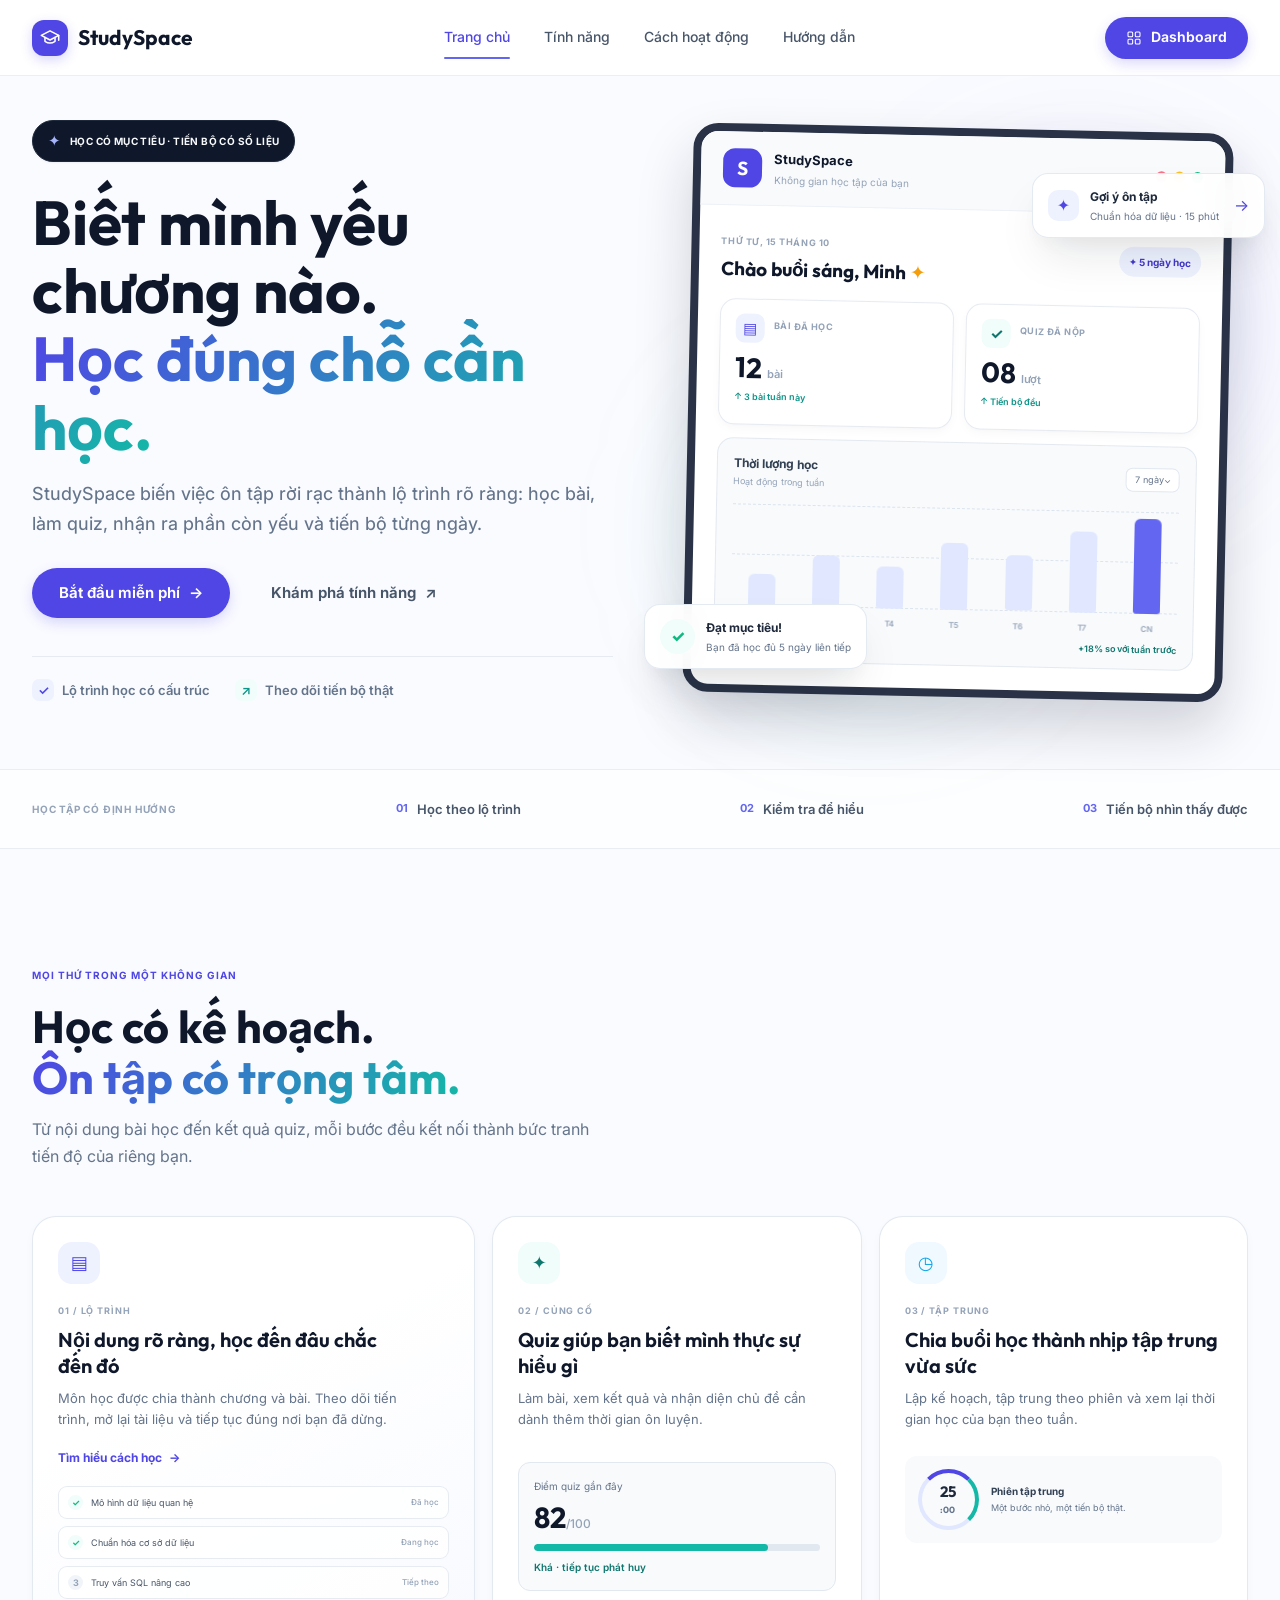
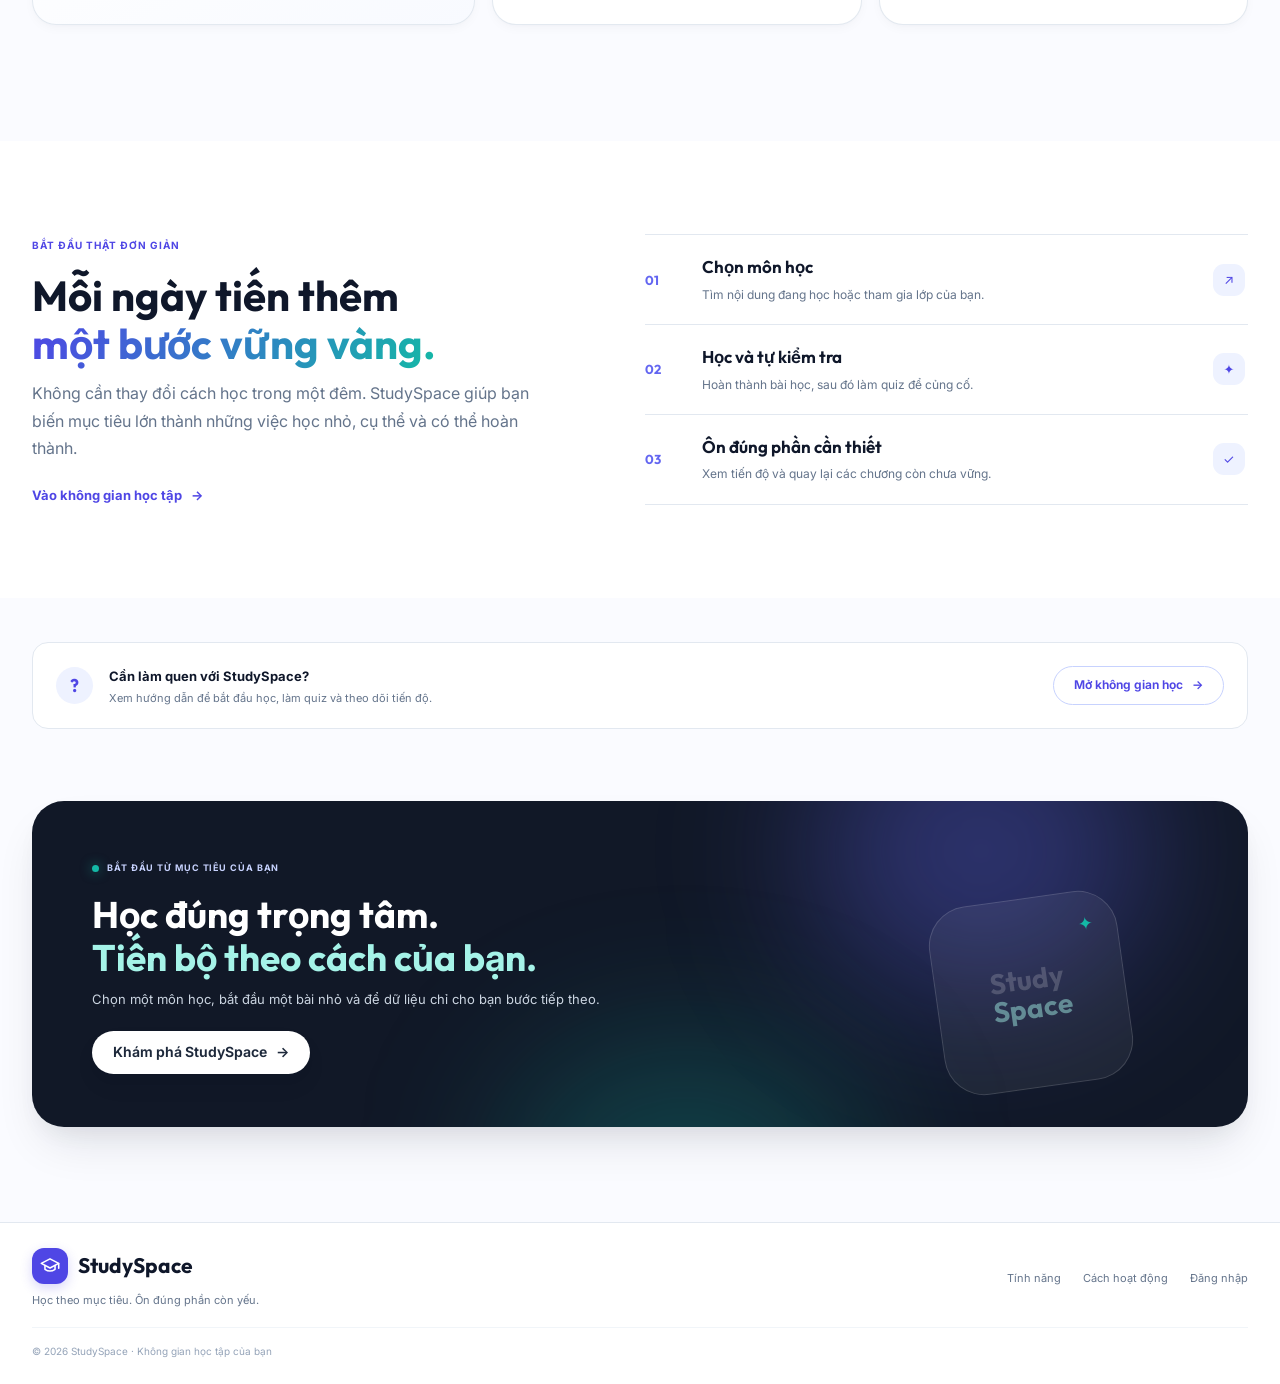
==== backend/src/main/resources/static/index.html @ f553c2da "chore: initialize StudySpace project repository" ====
<!doctype html>
<html lang="vi">
<head>
  <meta charset="utf-8">
  <meta name="viewport" content="width=device-width, initial-scale=1">
  <meta name="theme-color" content="#ffffff">
  <meta name="description" content="StudySpace giúp sinh viên học có mục tiêu, biết chương nào cần ôn và theo dõi tiến độ rõ ràng.">
  <title>StudySpace · Học đúng chỗ cần học</title>
  <link rel="preconnect" href="https://fonts.googleapis.com">
  <link rel="preconnect" href="https://fonts.gstatic.com" crossorigin>
  <link href="https://fonts.googleapis.com/css2?family=Inter:wght@300;400;500;600;700&family=Outfit:wght@300;400;500;600;700;800&display=swap" rel="stylesheet">
  <link rel="stylesheet" href="landing.css">
  <script defer src="landing.js?v=home-routing-2"></script>
</head>
<body>
  <header class="topbar">
    <a class="brand" href="#home" aria-label="StudySpace - Trang chủ">
      <span class="brand-mark" aria-hidden="true">
        <svg viewBox="0 0 24 24" fill="none"><path d="m2.5 9.2 9.5-5 9.5 5-9.5 5-9.5-5Z"/><path d="M6.5 11.4v4.2c3.4 2.4 7.6 2.4 11 0v-4.2M21.5 9.3v5.1"/></svg>
      </span>
      <span>StudySpace</span>
    </a>
    <nav class="main-nav" aria-label="Điều hướng chính">
      <a class="active" href="#home">Trang chủ</a>
      <a href="#features">Tính năng</a>
      <a href="#how-it-works">Cách hoạt động</a>
      <a href="#guide">Hướng dẫn</a>
    </nav>
    <details class="mobile-menu">
      <summary aria-label="Mở điều hướng"><svg viewBox="0 0 24 24" aria-hidden="true"><path d="M4 7h16M4 12h16M4 17h16"/></svg></summary>
      <nav class="mobile-menu-panel" aria-label="Điều hướng di động">
        <a href="#home">Trang chủ</a><a href="#features">Tính năng</a><a href="#how-it-works">Cách hoạt động</a><a href="#guide">Hướng dẫn</a><a href="/login.html">Đăng nhập</a>
      </nav>
    </details>
    <a class="button button-primary nav-cta" href="/login.html">
      <svg viewBox="0 0 24 24" aria-hidden="true"><rect x="3" y="3" width="7" height="7" rx="1.5"/><rect x="14" y="3" width="7" height="7" rx="1.5"/><rect x="3" y="14" width="7" height="7" rx="1.5"/><rect x="14" y="14" width="7" height="7" rx="1.5"/></svg>
      Dashboard
    </a>
  </header>

  <main>
    <section class="hero section-wrap" id="home">
      <div class="hero-copy">
        <div class="eyebrow"><span class="sparkle" aria-hidden="true">✦</span> HỌC CÓ MỤC TIÊU · TIẾN BỘ CÓ SỐ LIỆU</div>
        <h1>Biết mình yếu chương nào.<br><span class="text-gradient">Học đúng chỗ cần học.</span></h1>
        <p class="hero-description">StudySpace biến việc ôn tập rời rạc thành lộ trình rõ ràng: học bài, làm quiz, nhận ra phần còn yếu và tiến bộ từng ngày.</p>
        <div class="hero-actions">
          <a class="button button-primary button-large" href="/login.html">Bắt đầu miễn phí <span aria-hidden="true">→</span></a>
          <a class="button button-quiet button-large" href="#features">Khám phá tính năng <span aria-hidden="true">↗</span></a>
        </div>
        <div class="trust-row" aria-label="Điểm nổi bật">
          <span><i class="trust-icon trust-purple" aria-hidden="true">✓</i> Lộ trình học có cấu trúc</span>
          <span><i class="trust-icon trust-teal" aria-hidden="true">↗</i> Theo dõi tiến bộ thật</span>
        </div>
      </div>

      <div class="hero-visual" aria-label="Bản xem trước bảng tiến độ học tập">
        <div class="visual-glow visual-glow-a"></div>
        <div class="visual-glow visual-glow-b"></div>
        <div class="dashboard-preview">
          <div class="preview-topbar">
            <div class="preview-brand"><span class="preview-logo">S</span><span><b>StudySpace</b><small>Không gian học tập của bạn</small></span></div>
            <div class="window-dots" aria-hidden="true"><i></i><i></i><i></i></div>
          </div>
          <div class="preview-content">
            <div class="preview-heading"><div><small>THỨ TƯ, 15 THÁNG 10</small><h2>Chào buổi sáng, Minh <span>✦</span></h2></div><span class="streak-chip">✦ 5 ngày học</span></div>
            <div class="metric-grid">
              <article class="metric-card"><span class="metric-icon icon-indigo">▤</span><small>BÀI ĐÃ HỌC</small><strong>12 <em>bài</em></strong><span class="metric-note">↑ 3 bài tuần này</span></article>
              <article class="metric-card"><span class="metric-icon icon-teal">✓</span><small>QUIZ ĐÃ NỘP</small><strong>08 <em>lượt</em></strong><span class="metric-note">↑ Tiến bộ đều</span></article>
            </div>
            <div class="chart-card">
              <div class="chart-title"><span><b>Thời lượng học</b><small>Hoạt động trong tuần</small></span><span class="chart-range">7 ngày⌄</span></div>
              <div class="chart-area" role="img" aria-label="Biểu đồ cột thời lượng học trong tuần">
                <div class="chart-grid"><i></i><i></i><i></i></div>
                <div class="bar-set"><span style="--bar:32%"><i></i><small>T2</small></span><span style="--bar:52%"><i></i><small>T3</small></span><span style="--bar:42%"><i></i><small>T4</small></span><span style="--bar:68%"><i></i><small>T5</small></span><span style="--bar:56%"><i></i><small>T6</small></span><span style="--bar:82%"><i></i><small>T7</small></span><span class="bar-current" style="--bar:96%"><i></i><small>CN</small></span></div>
              </div>
              <div class="chart-legend"><span><i></i> Thời gian học</span><b>+18% so với tuần trước</b></div>
            </div>
          </div>
        </div>
        <div class="goal-float"><span class="goal-check" aria-hidden="true">✓</span><span><b>Đạt mục tiêu!</b><small>Bạn đã học đủ 5 ngày liên tiếp</small></span></div>
        <div class="ai-float"><span class="ai-spark" aria-hidden="true">✦</span><span><b>Gợi ý ôn tập</b><small>Chuẩn hóa dữ liệu · 15 phút</small></span><span class="ai-arrow" aria-hidden="true">→</span></div>
      </div>
    </section>

    <section class="proof-band" aria-label="Các nguyên tắc của StudySpace">
      <div class="section-wrap proof-inner"><span class="proof-label">HỌC TẬP CÓ ĐỊNH HƯỚNG</span><span><i>01</i> Học theo lộ trình</span><span><i>02</i> Kiểm tra để hiểu</span><span><i>03</i> Tiến bộ nhìn thấy được</span></div>
    </section>

    <section class="features section-wrap" id="features">
      <div class="section-heading"><span class="section-kicker">MỌI THỨ TRONG MỘT KHÔNG GIAN</span><h2>Học có kế hoạch.<br><span class="text-gradient">Ôn tập có trọng tâm.</span></h2><p>Từ nội dung bài học đến kết quả quiz, mỗi bước đều kết nối thành bức tranh tiến độ của riêng bạn.</p></div>
      <div class="feature-grid">
        <article class="feature-card feature-main"><span class="feature-icon feature-icon-indigo" aria-hidden="true">▤</span><span class="feature-index">01 / LỘ TRÌNH</span><h3>Nội dung rõ ràng, học đến đâu chắc đến đó</h3><p>Môn học được chia thành chương và bài. Theo dõi tiến trình, mở lại tài liệu và tiếp tục đúng nơi bạn đã dừng.</p><a href="#how-it-works">Tìm hiểu cách học <span aria-hidden="true">→</span></a><div class="mini-lessons" aria-hidden="true"><span><i>✓</i> Mô hình dữ liệu quan hệ <b>Đã học</b></span><span><i>✓</i> Chuẩn hóa cơ sở dữ liệu <b>Đang học</b></span><span><i>3</i> Truy vấn SQL nâng cao <b>Tiếp theo</b></span></div></article>
        <article class="feature-card"><span class="feature-icon feature-icon-teal" aria-hidden="true">✦</span><span class="feature-index">02 / CỦNG CỐ</span><h3>Quiz giúp bạn biết mình thực sự hiểu gì</h3><p>Làm bài, xem kết quả và nhận diện chủ đề cần dành thêm thời gian ôn luyện.</p><div class="score-preview"><span>Điểm quiz gần đây</span><strong>82<small>/100</small></strong><div><i style="width:82%"></i></div><b>Khá · tiếp tục phát huy</b></div></article>
        <article class="feature-card"><span class="feature-icon feature-icon-blue" aria-hidden="true">◷</span><span class="feature-index">03 / TẬP TRUNG</span><h3>Chia buổi học thành nhịp tập trung vừa sức</h3><p>Lập kế hoạch, tập trung theo phiên và xem lại thời gian học của bạn theo tuần.</p><div class="focus-preview"><div class="focus-ring"><span>25<small>:00</small></span></div><span><b>Phiên tập trung</b><small>Một bước nhỏ, một tiến bộ thật.</small></span></div></article>
      </div>
    </section>

    <section class="how-section" id="how-it-works">
      <div class="section-wrap how-inner">
        <div class="how-copy"><span class="section-kicker">BẮT ĐẦU THẬT ĐƠN GIẢN</span><h2>Mỗi ngày tiến thêm<br><span class="text-gradient">một bước vững vàng.</span></h2><p>Không cần thay đổi cách học trong một đêm. StudySpace giúp bạn biến mục tiêu lớn thành những việc học nhỏ, cụ thể và có thể hoàn thành.</p><a class="text-link" href="/login.html">Vào không gian học tập <span aria-hidden="true">→</span></a></div>
        <ol class="steps-list"><li><span>01</span><div><b>Chọn môn học</b><p>Tìm nội dung đang học hoặc tham gia lớp của bạn.</p></div><i aria-hidden="true">↗</i></li><li><span>02</span><div><b>Học và tự kiểm tra</b><p>Hoàn thành bài học, sau đó làm quiz để củng cố.</p></div><i aria-hidden="true">✦</i></li><li><span>03</span><div><b>Ôn đúng phần cần thiết</b><p>Xem tiến độ và quay lại các chương còn chưa vững.</p></div><i aria-hidden="true">✓</i></li></ol>
      </div>
    </section>

    <section class="guide-strip section-wrap" id="guide"><span class="guide-symbol" aria-hidden="true">?</span><div><b>Cần làm quen với StudySpace?</b><p>Xem hướng dẫn để bắt đầu học, làm quiz và theo dõi tiến độ.</p></div><a class="button button-outline" href="/login.html">Mở không gian học <span aria-hidden="true">→</span></a></section>

    <section class="closing-wrap section-wrap"><div class="closing-cta"><div class="closing-glow closing-glow-one"></div><div class="closing-glow closing-glow-two"></div><div class="closing-content"><span class="closing-badge"><i></i> BẮT ĐẦU TỪ MỤC TIÊU CỦA BẠN</span><h2>Học đúng trọng tâm.<br><span>Tiến bộ theo cách của bạn.</span></h2><p>Chọn một môn học, bắt đầu một bài nhỏ và để dữ liệu chỉ cho bạn bước tiếp theo.</p><a class="button button-light" href="/login.html">Khám phá StudySpace <span aria-hidden="true">→</span></a></div><div class="closing-mark" aria-hidden="true"><span>Study</span><b>Space</b><i>✦</i></div></div></section>
  </main>

  <footer class="site-footer"><div class="section-wrap footer-inner"><a class="brand" href="#home"><span class="brand-mark" aria-hidden="true"><svg viewBox="0 0 24 24" fill="none"><path d="m2.5 9.2 9.5-5 9.5 5-9.5 5-9.5-5Z"/><path d="M6.5 11.4v4.2c3.4 2.4 7.6 2.4 11 0v-4.2M21.5 9.3v5.1"/></svg></span><span>StudySpace</span></a><p>Học theo mục tiêu. Ôn đúng phần còn yếu.</p><div class="footer-links"><a href="#features">Tính năng</a><a href="#how-it-works">Cách hoạt động</a><a href="/login.html">Đăng nhập</a></div><small>© 2026 StudySpace · Không gian học tập của bạn</small></div></footer>
</body>
</html>
---- backend/src/main/resources/static/landing.css ----
:root {
  --ss-primary-50: #eef2ff;
  --ss-primary-100: #e0e7ff;
  --ss-primary-200: #c7d2fe;
  --ss-primary-300: #a5b4fc;
  --ss-primary-400: #818cf8;
  --ss-primary-500: #6366f1;
  --ss-primary: #4f46e5;
  --ss-primary-600: #4f46e5;
  --ss-primary-700: #4338ca;
  --ss-primary-800: #3730a3;
  --ss-primary-900: #312e81;
  --ss-accent-50: #f0fdfa;
  --ss-accent-100: #ccfbf1;
  --ss-accent-200: #99f6e4;
  --ss-accent: #14b8a6;
  --ss-accent-600: #0d9488;
  --ss-accent-700: #0f766e;
  --ss-success: #10b981;
  --ss-warning: #f59e0b;
  --ss-error: #ef4444;
  --ss-info: #0ea5e9;
  --ss-background: #f8fafc;
  --ss-background-root: #fafbff;
  --ss-foreground: #0f172a;
  --ss-muted: #f1f5f9;
  --ss-muted-foreground: #64748b;
  --ss-border: #e2e8f0;
  --ss-border-hover: #cbd5e1;
  --ss-font-sans: 'Inter', system-ui, -apple-system, BlinkMacSystemFont, 'Segoe UI', Roboto, 'Helvetica Neue', Arial, sans-serif;
  --ss-font-display: 'Outfit', 'Inter', system-ui, -apple-system, sans-serif;
  --ss-radius-sm: 8px;
  --ss-radius-md: 12px;
  --ss-radius-lg: 16px;
  --ss-radius-xl: 24px;
  --ss-radius-2xl: 32px;
  --ss-radius-full: 999px;
  --ss-shadow-xs: 0 1px 2px rgba(15, 23, 42, 0.05);
  --ss-shadow-sm: 0 4px 12px -2px rgba(15, 23, 42, 0.04), 0 2px 4px -2px rgba(15, 23, 42, 0.02);
  --ss-shadow-md: 0 12px 28px -6px rgba(15, 23, 42, 0.08), 0 8px 12px -4px rgba(15, 23, 42, 0.04);
  --ss-shadow-lg: 0 24px 48px -12px rgba(15, 23, 42, 0.12), 0 12px 24px -8px rgba(15, 23, 42, 0.06);
  --ss-shadow-float: 0 20px 40px -8px rgba(99, 102, 241, 0.15), 0 10px 20px -4px rgba(99, 102, 241, 0.1);
  --ss-shadow-glow: 0 0 20px 0 rgba(99, 102, 241, 0.3);
  --ss-space-unit: 4px;
}

* { box-sizing: border-box; }
html { scroll-behavior: smooth; scroll-padding-top: 94px; }
body { margin: 0; min-width: 320px; overflow-x: hidden; color: #1e293b; background: var(--ss-background-root); font: 400 16px/1.6 var(--ss-font-sans); -webkit-font-smoothing: antialiased; }
a { color: inherit; text-decoration: none; }
button, a { -webkit-tap-highlight-color: transparent; }
button:focus-visible, a:focus-visible { outline: 3px solid rgba(99, 102, 241, .4); outline-offset: 3px; }
.section-wrap { width: min(1216px, calc(100% - 64px)); margin-inline: auto; }

.topbar { position: sticky; z-index: 10; top: 0; display: flex; align-items: center; justify-content: space-between; height: 76px; padding: 0 max(32px, calc((100vw - 1216px) / 2)); border-bottom: 1px solid rgba(226, 232, 240, .7); background: rgba(255, 255, 255, .9); backdrop-filter: blur(18px); }
.brand { display: inline-flex; align-items: center; gap: 10px; color: var(--ss-foreground); font: 700 21px/1 var(--ss-font-display); white-space: nowrap; }
.brand-mark { display: grid; width: 36px; height: 36px; place-items: center; border-radius: 12px; color: #fff; background: var(--ss-primary); box-shadow: 0 4px 12px rgba(79, 70, 229, .22); }
.brand-mark svg { width: 22px; stroke: currentColor; stroke-linecap: round; stroke-linejoin: round; stroke-width: 1.7; }
.main-nav { display: flex; align-items: center; gap: 34px; height: 100%; }
.main-nav a { position: relative; display: inline-flex; height: 100%; align-items: center; color: #475569; font-size: 14px; font-weight: 500; transition: color .2s ease; }
.main-nav a:hover, .main-nav a.active { color: var(--ss-primary); }
.main-nav a.active::after { position: absolute; right: 0; bottom: 16px; left: 0; height: 2px; border-radius: 2px; background: var(--ss-primary-500); content: ''; }
.mobile-menu { display: none; }
.button { display: inline-flex; min-height: 42px; align-items: center; justify-content: center; gap: 9px; padding: 0 20px; border: 1px solid transparent; border-radius: var(--ss-radius-full); font-size: 14px; font-weight: 650; line-height: 1.2; transition: transform .22s ease, box-shadow .22s ease, background-color .22s ease, border-color .22s ease; }
.button:hover { transform: translateY(-2px); }
.button-primary { color: #fff; background: var(--ss-primary); box-shadow: 0 5px 13px rgba(79, 70, 229, .2); }
.button-primary:hover { background: var(--ss-primary-700); box-shadow: var(--ss-shadow-float); }
.button-primary svg { width: 16px; height: 16px; fill: none; stroke: currentColor; stroke-width: 1.6; }
.button-large { min-height: 50px; padding-inline: 26px; font-size: 15px; }
.button-quiet { color: #475569; }
.button-quiet:hover { color: var(--ss-primary); background: var(--ss-primary-50); }
.button-outline { color: var(--ss-primary); border-color: var(--ss-primary-200); background: #fff; }
.button-outline:hover { border-color: var(--ss-primary-400); background: var(--ss-primary-50); }

.hero { position: relative; display: grid; min-height: 674px; grid-template-columns: 1fr 1fr; align-items: center; gap: 54px; padding-top: 44px; padding-bottom: 64px; }
.hero-copy { position: relative; z-index: 1; padding-bottom: 4px; }
.eyebrow { display: inline-flex; align-items: center; gap: 9px; padding: 8px 15px; border: 1px solid #1e293b; border-radius: var(--ss-radius-full); color: #f8fafc; background: #0f172a; box-shadow: var(--ss-shadow-xs); font-size: 10px; font-weight: 700; letter-spacing: .04em; }
.sparkle { color: var(--ss-primary-300); font-size: 15px; }
.hero h1 { margin: 26px 0 18px; color: var(--ss-foreground); font: 700 62px/1.1 var(--ss-font-display); letter-spacing: 0; }
.text-gradient { color: var(--ss-primary); background: linear-gradient(120deg, var(--ss-primary-600, #4f46e5) 0%, var(--ss-accent) 100%); background-clip: text; -webkit-text-fill-color: transparent; }
.hero-description { max-width: 570px; margin: 0; color: var(--ss-muted-foreground); font-size: 18px; font-weight: 450; line-height: 1.7; }
.hero-actions { display: flex; align-items: center; gap: 14px; margin-top: 28px; }
.trust-row { display: flex; flex-wrap: wrap; gap: 25px; margin-top: 38px; padding-top: 22px; border-top: 1px solid rgba(226, 232, 240, .85); color: #64748b; font-size: 13px; font-weight: 600; }
.trust-row span { display: inline-flex; align-items: center; gap: 8px; }
.trust-icon { display: grid; width: 22px; height: 22px; place-items: center; border-radius: 7px; font-size: 13px; font-style: normal; }
.trust-purple { color: var(--ss-primary); background: var(--ss-primary-50); }
.trust-teal { color: var(--ss-accent-600); background: var(--ss-accent-50); }

.hero-visual { position: relative; display: flex; min-height: 512px; align-items: center; justify-content: center; isolation: isolate; }
.visual-glow { position: absolute; z-index: -1; border-radius: 50%; filter: blur(72px); pointer-events: none; }
.visual-glow-a { top: 9%; right: 3%; width: 300px; height: 300px; background: rgba(99, 102, 241, .15); }
.visual-glow-b { bottom: 4%; left: 8%; width: 310px; height: 290px; background: rgba(20, 184, 166, .13); }
.dashboard-preview { position: relative; width: min(100%, 540px); overflow: hidden; transform: rotate(1.2deg); border: 8px solid #293246; border-radius: 25px; background: #fff; box-shadow: 0 28px 55px rgba(15, 23, 42, .18); transition: transform .45s cubic-bezier(.16, 1, .3, 1); }
.dashboard-preview:hover { transform: rotate(0) translateY(-3px); }
.preview-topbar { display: flex; height: 74px; align-items: center; justify-content: space-between; padding: 0 22px; border-bottom: 1px solid #eef2f7; background: #f8fafc; }
.preview-brand { display: flex; align-items: center; gap: 12px; }
.preview-logo { display: grid; width: 39px; height: 39px; place-items: center; border-radius: 12px; color: #fff; background: var(--ss-primary); font: 700 19px var(--ss-font-display); }
.preview-brand b, .preview-brand small { display: block; }
.preview-brand b { color: #0f172a; font-size: 13px; }
.preview-brand small { margin-top: 2px; color: #94a3b8; font-size: 10px; }
.window-dots { display: flex; gap: 7px; }
.window-dots i { width: 11px; height: 11px; border-radius: 50%; background: #fb7185; }
.window-dots i:nth-child(2) { background: #fbbf24; }
.window-dots i:nth-child(3) { background: var(--ss-success); }
.preview-content { padding: 21px 22px 23px; }
.preview-heading { display: flex; align-items: center; justify-content: space-between; margin-bottom: 18px; }
.preview-heading small { color: #94a3b8; font-size: 9px; font-weight: 700; letter-spacing: .06em; }
.preview-heading h2 { margin: 4px 0 0; color: var(--ss-foreground); font: 700 19px/1.3 var(--ss-font-display); letter-spacing: 0; }
.preview-heading h2 span { color: var(--ss-warning); }
.streak-chip { padding: 7px 10px; border-radius: var(--ss-radius-full); color: var(--ss-primary-700); background: var(--ss-primary-50); font-size: 10px; font-weight: 700; white-space: nowrap; }
.metric-grid { display: grid; grid-template-columns: 1fr 1fr; gap: 12px; margin-bottom: 13px; }
.metric-card { position: relative; min-height: 126px; padding: 14px 15px; border: 1px solid rgba(226, 232, 240, .85); border-radius: var(--ss-radius-lg); background: #fff; box-shadow: var(--ss-shadow-sm); }
.metric-icon { display: grid; width: 29px; height: 29px; place-items: center; margin-bottom: 10px; border-radius: 9px; font-size: 15px; font-weight: 700; }
.icon-indigo { color: var(--ss-primary); background: var(--ss-primary-50); }
.icon-teal { color: var(--ss-accent-700); background: var(--ss-accent-50); }
.metric-card > small { position: absolute; top: 19px; left: 53px; color: #94a3b8; font-size: 9px; font-weight: 700; letter-spacing: .05em; }
.metric-card strong { display: block; color: var(--ss-foreground); font: 700 28px/1.05 var(--ss-font-display); }
.metric-card em { color: #94a3b8; font: 600 11px var(--ss-font-sans); font-style: normal; }
.metric-note { display: block; margin-top: 7px; color: var(--ss-accent-600); font-size: 9px; font-weight: 600; }
.chart-card { padding: 15px 16px 12px; border: 1px solid rgba(226, 232, 240, .9); border-radius: var(--ss-radius-lg); background: #f8fafc; }
.chart-title { display: flex; align-items: center; justify-content: space-between; }
.chart-title b, .chart-title small { display: block; }
.chart-title b { color: #334155; font-size: 12px; }
.chart-title small { margin-top: 2px; color: #94a3b8; font-size: 9px; }
.chart-range { padding: 4px 8px; border: 1px solid var(--ss-border); border-radius: 7px; color: #64748b; background: #fff; font-size: 9px; }
.chart-area { position: relative; height: 124px; margin-top: 14px; }
.chart-grid { position: absolute; inset: 0 0 22px; display: flex; flex-direction: column; justify-content: space-between; }
.chart-grid i { display: block; border-top: 1px dashed #dce4ee; }
.bar-set { position: absolute; inset: 3px 4px 0; display: flex; align-items: stretch; justify-content: space-between; gap: 12px; }
.bar-set span { position: relative; display: flex; flex: 1; align-items: flex-end; justify-content: center; padding-bottom: 22px; }
.bar-set span > i { width: min(27px, 76%); height: var(--bar); border-radius: 6px 6px 3px 3px; background: var(--ss-primary-100); animation: bar-rise .8s cubic-bezier(.16, 1, .3, 1) both; transform-origin: bottom; }
.bar-set span.bar-current > i { background: var(--ss-primary-500); }
.bar-set span small { position: absolute; bottom: 0; color: #94a3b8; font-size: 8px; font-weight: 600; }
.chart-legend { display: flex; align-items: center; justify-content: space-between; margin-top: 7px; color: #64748b; font-size: 9px; }
.chart-legend span { display: flex; align-items: center; gap: 6px; }
.chart-legend i { width: 8px; height: 8px; border-radius: 3px; background: var(--ss-primary-300); }
.chart-legend b { color: var(--ss-accent-700); font-weight: 600; }
.goal-float, .ai-float { position: absolute; display: flex; align-items: center; gap: 11px; padding: 13px 15px; border: 1px solid rgba(226, 232, 240, .9); border-radius: var(--ss-radius-lg); background: rgba(255, 255, 255, .95); box-shadow: var(--ss-shadow-lg); backdrop-filter: blur(14px); animation: float-y 4s ease-in-out infinite; }
.goal-float { bottom: 28px; left: -23px; }
.goal-check { display: grid; width: 35px; height: 35px; place-items: center; border-radius: 50%; color: var(--ss-success); background: var(--ss-accent-50); font-weight: 800; }
.goal-float b, .goal-float small, .ai-float b, .ai-float small { display: block; }
.goal-float b, .ai-float b { color: #1e293b; font-size: 12px; }
.goal-float small, .ai-float small { margin-top: 2px; color: #64748b; font-size: 10px; }
.ai-float { top: 45px; right: -17px; animation-delay: -2s; }
.ai-spark { display: grid; width: 31px; height: 31px; place-items: center; border-radius: 10px; color: var(--ss-primary); background: var(--ss-primary-50); }
.ai-arrow { margin-left: 4px; color: var(--ss-primary); }
@keyframes bar-rise { from { transform: scaleY(.15); opacity: .4; } to { transform: scaleY(1); opacity: 1; } }
@keyframes float-y { 0%, 100% { transform: translateY(0); } 50% { transform: translateY(-6px); } }

.proof-band { border-top: 1px solid rgba(226, 232, 240, .7); border-bottom: 1px solid rgba(226, 232, 240, .7); background: rgba(255, 255, 255, .72); }
.proof-inner { display: flex; min-height: 78px; align-items: center; justify-content: space-between; gap: 22px; color: #475569; font-size: 13px; font-weight: 600; }
.proof-label { color: #94a3b8; font-size: 10px; font-weight: 700; letter-spacing: .08em; }
.proof-inner span:not(.proof-label) { display: inline-flex; align-items: center; gap: 9px; }
.proof-inner i { color: var(--ss-primary-500); font-size: 11px; font-style: normal; font-weight: 700; }
.features { padding-top: 112px; padding-bottom: 116px; }
.section-heading { max-width: 670px; margin-bottom: 46px; }
.section-kicker { color: var(--ss-primary-600, #4f46e5); font-size: 10px; font-weight: 700; letter-spacing: .1em; }
.section-heading h2, .how-copy h2 { margin: 14px 0 12px; color: var(--ss-foreground); font: 700 45px/1.15 var(--ss-font-display); letter-spacing: 0; }
.section-heading p, .how-copy > p { max-width: 570px; margin: 0; color: var(--ss-muted-foreground); font-size: 16px; line-height: 1.7; }
.feature-grid { display: grid; grid-template-columns: 1.2fr 1fr 1fr; gap: 17px; }
.feature-card { position: relative; min-height: 372px; overflow: hidden; padding: 25px; border: 1px solid rgba(226, 232, 240, .95); border-radius: var(--ss-radius-xl); background: #fff; box-shadow: var(--ss-shadow-sm); transition: transform .3s ease, box-shadow .3s ease, border-color .3s ease; }
.feature-card:hover { transform: translateY(-4px); border-color: var(--ss-primary-200); box-shadow: var(--ss-shadow-md); }
.feature-main { background: linear-gradient(155deg, #fff 40%, #f8faff 100%); }
.feature-icon { display: grid; width: 42px; height: 42px; place-items: center; margin-bottom: 20px; border-radius: 14px; font-size: 18px; font-weight: 700; }
.feature-icon-indigo { color: var(--ss-primary); background: var(--ss-primary-50); }
.feature-icon-teal { color: var(--ss-accent-700); background: var(--ss-accent-50); }
.feature-icon-blue { color: var(--ss-info); background: #f0f9ff; }
.feature-index { display: block; margin-bottom: 8px; color: #94a3b8; font-size: 9px; font-weight: 700; letter-spacing: .1em; }
.feature-card h3 { max-width: 330px; margin: 0 0 9px; color: var(--ss-foreground); font: 650 20px/1.3 var(--ss-font-display); letter-spacing: 0; }
.feature-card p { max-width: 340px; margin: 0; color: var(--ss-muted-foreground); font-size: 13px; line-height: 1.65; }
.feature-card > a { display: inline-flex; gap: 7px; align-items: center; margin-top: 17px; color: var(--ss-primary); font-size: 12px; font-weight: 700; }
.mini-lessons { display: grid; gap: 7px; margin-top: 17px; }
.mini-lessons span { display: flex; align-items: center; gap: 8px; padding: 8px 9px; border: 1px solid rgba(226, 232, 240, .8); border-radius: 9px; background: rgba(255, 255, 255, .8); color: #475569; font-size: 9px; }
.mini-lessons span i { display: grid; width: 15px; height: 15px; place-items: center; border-radius: 50%; color: var(--ss-success); background: var(--ss-accent-50); font-size: 9px; font-style: normal; font-weight: 700; }
.mini-lessons span:nth-child(3) i { color: #94a3b8; background: #f1f5f9; }
.mini-lessons span b { margin-left: auto; color: #94a3b8; font-size: 8px; font-weight: 500; white-space: nowrap; }
.score-preview { margin-top: 31px; padding: 15px; border: 1px solid var(--ss-border); border-radius: var(--ss-radius-md); background: #f8fafc; }
.score-preview > span, .score-preview > b { display: block; color: #64748b; font-size: 10px; }
.score-preview strong { display: block; margin: 5px 0 8px; color: var(--ss-foreground); font: 700 29px var(--ss-font-display); }
.score-preview strong small { color: #94a3b8; font: 500 12px var(--ss-font-sans); }
.score-preview > div { height: 7px; overflow: hidden; border-radius: 8px; background: #e2e8f0; }
.score-preview > div i { display: block; height: 100%; border-radius: inherit; background: var(--ss-accent); }
.score-preview > b { margin-top: 8px; color: var(--ss-accent-700); font-weight: 600; }
.focus-preview { display: flex; align-items: center; gap: 12px; margin-top: 25px; padding: 13px; border-radius: var(--ss-radius-md); background: #f8fafc; }
.focus-ring { display: grid; width: 61px; height: 61px; flex: 0 0 auto; place-items: center; border: 4px solid var(--ss-primary-100); border-top-color: var(--ss-primary); border-right-color: var(--ss-accent); border-radius: 50%; color: #1e293b; font: 700 15px var(--ss-font-display); }
.focus-ring small { font: inherit; }
.focus-preview b, .focus-preview small { display: block; }
.focus-preview b { color: #334155; font-size: 10px; }
.focus-preview small { margin-top: 3px; color: #64748b; font-size: 9px; line-height: 1.4; }

.how-section { padding: 90px 0; background: #fff; }
.how-inner { display: grid; grid-template-columns: .92fr 1.08fr; align-items: center; gap: 100px; }
.how-copy h2 { margin-top: 15px; font-size: 42px; }
.how-copy > p { margin-bottom: 20px; }
.text-link { display: inline-flex; align-items: center; gap: 9px; color: var(--ss-primary); font-size: 13px; font-weight: 700; }
.steps-list { margin: 0; padding: 0; list-style: none; }
.steps-list li { display: grid; grid-template-columns: 40px 1fr 35px; align-items: center; gap: 17px; padding: 20px 0; border-bottom: 1px solid var(--ss-border); }
.steps-list li:first-child { border-top: 1px solid var(--ss-border); }
.steps-list li > span { color: var(--ss-primary-500); font: 700 13px var(--ss-font-display); }
.steps-list b { color: var(--ss-foreground); font: 650 17px var(--ss-font-display); }
.steps-list p { margin: 4px 0 0; color: var(--ss-muted-foreground); font-size: 12px; }
.steps-list li > i { display: grid; width: 32px; height: 32px; place-items: center; border-radius: 11px; color: var(--ss-primary); background: var(--ss-primary-50); font-size: 13px; font-style: normal; }
.guide-strip { display: flex; align-items: center; gap: 16px; margin-top: 44px; margin-bottom: 30px; padding: 20px 23px; border: 1px solid var(--ss-border); border-radius: var(--ss-radius-lg); background: #fff; }
.guide-symbol { display: grid; width: 37px; height: 37px; flex: 0 0 auto; place-items: center; border-radius: 50%; color: var(--ss-primary); background: var(--ss-primary-50); font: 700 18px var(--ss-font-display); }
.guide-strip > div { flex: 1; }
.guide-strip b { color: var(--ss-foreground); font-size: 13px; }
.guide-strip p { margin: 2px 0 0; color: var(--ss-muted-foreground); font-size: 11px; }
.guide-strip .button { min-height: 39px; font-size: 12px; }
.closing-wrap { padding-top: 42px; padding-bottom: 95px; }
.closing-cta { position: relative; min-height: 326px; overflow: hidden; display: flex; align-items: center; padding: 48px 60px; border-radius: var(--ss-radius-2xl); color: #fff; background: #111827; box-shadow: var(--ss-shadow-lg); isolation: isolate; }
.closing-glow { position: absolute; z-index: -1; border-radius: 50%; filter: blur(75px); pointer-events: none; }
.closing-glow-one { top: -100px; right: 8%; width: 340px; height: 300px; background: rgba(99, 102, 241, .35); }
.closing-glow-two { right: 31%; bottom: -190px; width: 370px; height: 280px; background: rgba(20, 184, 166, .24); }
.closing-content { max-width: 670px; }
.closing-badge { display: inline-flex; align-items: center; gap: 8px; color: #c7d2fe; font-size: 9px; font-weight: 700; letter-spacing: .1em; }
.closing-badge i { width: 7px; height: 7px; border-radius: 50%; background: var(--ss-accent); box-shadow: 0 0 12px rgba(20, 184, 166, .65); }
.closing-content h2 { margin: 15px 0 9px; color: #fff; font: 700 37px/1.16 var(--ss-font-display); letter-spacing: 0; }
.closing-content h2 span { color: #a5f3e8; }
.closing-content p { max-width: 510px; margin: 0 0 21px; color: #cbd5e1; font-size: 13px; }
.button-light { min-height: 43px; color: #1e293b; background: #fff; box-shadow: var(--ss-shadow-md); }
.button-light:hover { color: var(--ss-primary); background: #f8fafc; }
.closing-mark { position: absolute; right: 10%; bottom: 39px; display: grid; width: 190px; height: 190px; place-content: center; transform: rotate(-8deg); border: 1px solid rgba(255, 255, 255, .14); border-radius: 40px; background: rgba(255, 255, 255, .06); color: rgba(255, 255, 255, .18); font: 700 28px/1.05 var(--ss-font-display); }
.closing-mark b { color: rgba(165, 243, 232, .48); }
.closing-mark i { position: absolute; top: 24px; right: 23px; color: var(--ss-accent); font-size: 18px; font-style: normal; }
.site-footer { border-top: 1px solid var(--ss-border); background: #fff; }
.footer-inner { display: grid; min-height: 134px; grid-template-columns: 1fr auto; align-items: center; column-gap: 20px; padding-block: 25px; }
.footer-inner .brand { grid-column: 1; }
.footer-inner > p { margin: 8px 0 0; color: var(--ss-muted-foreground); font-size: 11px; }
.footer-links { display: flex; grid-column: 2; grid-row: 1 / span 2; gap: 22px; color: #64748b; font-size: 11px; }
.footer-links a:hover { color: var(--ss-primary); }
.footer-inner > small { grid-column: 1 / -1; margin-top: 18px; padding-top: 15px; border-top: 1px solid #f1f5f9; color: #94a3b8; font-size: 10px; }

@media (max-width: 1000px) {
  .topbar { padding-inline: 24px; }
  .main-nav { gap: 18px; }
  .hero { gap: 25px; }
  .hero h1 { font-size: 50px; }
  .hero-description { font-size: 16px; }
  .dashboard-preview { border-width: 6px; }
  .goal-float { left: -10px; }
  .ai-float { right: -7px; }
  .feature-grid { grid-template-columns: 1fr 1fr; }
  .feature-main { grid-row: span 2; }
  .how-inner { gap: 50px; }
}
@media (max-width: 700px) {
  html { scroll-padding-top: 70px; }
  .section-wrap { width: calc(100% - 32px); }
  .topbar { height: 64px; padding-inline: 16px; }
  .brand { gap: 8px; font-size: 18px; }
  .brand-mark { width: 32px; height: 32px; border-radius: 11px; }
  .main-nav { display: none; }
  .mobile-menu { position: relative; display: block; order: 2; }
  .mobile-menu summary { display: grid; width: 38px; height: 38px; place-items: center; border-radius: 12px; color: #475569; list-style: none; cursor: pointer; }
  .mobile-menu summary::-webkit-details-marker { display: none; }
  .mobile-menu summary:hover, .mobile-menu[open] summary { color: var(--ss-primary); background: var(--ss-primary-50); }
  .mobile-menu summary svg { width: 19px; height: 19px; fill: none; stroke: currentColor; stroke-linecap: round; stroke-width: 1.8; }
  .mobile-menu-panel { position: absolute; top: 45px; right: -54px; display: grid; width: 220px; gap: 3px; padding: 7px; border: 1px solid var(--ss-border); border-radius: 15px; background: #fff; box-shadow: var(--ss-shadow-md); }
  .mobile-menu-panel a { padding: 10px 11px; border-radius: 9px; color: #475569; font-size: 12px; font-weight: 600; }
  .mobile-menu-panel a:hover { color: var(--ss-primary); background: var(--ss-primary-50); }
  .nav-cta { order: 3; }
  .nav-cta { min-height: 38px; padding-inline: 13px; font-size: 12px; }
  .hero { display: flex; min-height: auto; flex-direction: column; align-items: stretch; gap: 5px; padding-top: 47px; padding-bottom: 39px; }
  .eyebrow { padding: 7px 11px; font-size: 8px; }
  .hero h1 { margin: 20px 0 12px; font-size: 39px; line-height: 1.12; }
  .hero h1 br { display: none; }
  .hero h1 .text-gradient { display: block; }
  .hero-description { font-size: 14px; line-height: 1.65; }
  .hero-actions { align-items: stretch; flex-direction: column; gap: 7px; margin-top: 20px; }
  .button-large { min-height: 45px; font-size: 13px; }
  .button-quiet { min-height: 40px; }
  .trust-row { justify-content: flex-start; gap: 12px 19px; margin-top: 17px; padding-top: 14px; font-size: 10px; }
  .trust-icon { width: 18px; height: 18px; }
  .hero-visual { min-height: 365px; margin-top: 8px; }
  .visual-glow-a { top: 5%; right: 4%; width: 210px; height: 200px; }
  .visual-glow-b { bottom: 4%; left: 0; width: 220px; height: 190px; }
  .dashboard-preview { width: calc(100% - 20px); border-width: 5px; border-radius: 19px; transform: none; }
  .preview-topbar { height: 55px; padding-inline: 12px; }
  .preview-logo { width: 31px; height: 31px; border-radius: 10px; font-size: 15px; }
  .preview-brand { gap: 8px; }
  .preview-brand b { font-size: 11px; }
  .preview-brand small { font-size: 8px; }
  .window-dots { gap: 5px; }
  .window-dots i { width: 8px; height: 8px; }
  .preview-content { padding: 13px 12px 14px; }
  .preview-heading { align-items: flex-start; margin-bottom: 11px; }
  .preview-heading small { font-size: 7px; }
  .preview-heading h2 { font-size: 14px; }
  .streak-chip { padding: 5px 7px; font-size: 8px; }
  .metric-grid { gap: 7px; margin-bottom: 8px; }
  .metric-card { min-height: 95px; padding: 9px; border-radius: 12px; }
  .metric-icon { width: 24px; height: 24px; margin-bottom: 6px; border-radius: 7px; font-size: 12px; }
  .metric-card > small { top: 13px; left: 40px; font-size: 7px; }
  .metric-card strong { font-size: 23px; }
  .metric-card em { font-size: 9px; }
  .metric-note { margin-top: 4px; font-size: 7px; }
  .chart-card { padding: 10px 10px 8px; border-radius: 12px; }
  .chart-title b { font-size: 10px; }
  .chart-title small, .chart-range { font-size: 8px; }
  .chart-area { height: 99px; margin-top: 10px; }
  .bar-set { gap: 7px; }
  .bar-set span > i { width: min(20px, 75%); }
  .bar-set span small { font-size: 7px; }
  .chart-legend { font-size: 7px; }
  .goal-float { bottom: 8px; left: -3px; gap: 8px; padding: 9px 11px; border-radius: 13px; }
  .goal-check { width: 28px; height: 28px; font-size: 12px; }
  .goal-float b, .ai-float b { font-size: 10px; }
  .goal-float small, .ai-float small { font-size: 8px; }
  .ai-float { top: -1px; right: -2px; gap: 7px; padding: 8px 9px; border-radius: 12px; }
  .ai-spark { width: 24px; height: 24px; border-radius: 8px; font-size: 12px; }
  .proof-inner { min-height: 70px; flex-wrap: wrap; justify-content: flex-start; gap: 8px 17px; padding-block: 13px; font-size: 10px; }
  .proof-label { width: 100%; font-size: 8px; }
  .proof-inner i { font-size: 9px; }
  .features { padding-top: 65px; padding-bottom: 70px; }
  .section-heading { margin-bottom: 26px; }
  .section-kicker { font-size: 9px; }
  .section-heading h2, .how-copy h2 { margin: 10px 0; font-size: 34px; }
  .section-heading p, .how-copy > p { font-size: 13px; }
  .feature-grid { grid-template-columns: 1fr; gap: 11px; }
  .feature-main { grid-row: auto; }
  .feature-card { min-height: auto; padding: 20px; border-radius: 19px; }
  .feature-card h3 { font-size: 18px; }
  .feature-card p { font-size: 12px; }
  .feature-icon { width: 38px; height: 38px; margin-bottom: 14px; border-radius: 12px; }
  .mini-lessons { margin-top: 15px; }
  .score-preview { margin-top: 16px; }
  .focus-preview { margin-top: 16px; }
  .how-section { padding: 63px 0; }
  .how-inner { grid-template-columns: 1fr; gap: 27px; }
  .steps-list li { grid-template-columns: 29px 1fr 31px; gap: 12px; padding: 15px 0; }
  .steps-list b { font-size: 15px; }
  .steps-list p { font-size: 11px; line-height: 1.5; }
  .guide-strip { flex-wrap: wrap; gap: 11px; margin-top: 22px; padding: 15px; border-radius: 15px; }
  .guide-strip > div { min-width: calc(100% - 55px); }
  .guide-strip .button { width: 100%; }
  .closing-wrap { padding-top: 17px; padding-bottom: 60px; }
  .closing-cta { min-height: 300px; padding: 28px 23px; border-radius: 23px; }
  .closing-content { position: relative; z-index: 1; }
  .closing-content h2 { font-size: 29px; }
  .closing-content p { font-size: 12px; }
  .closing-mark { right: -35px; bottom: -34px; width: 148px; height: 148px; opacity: .72; font-size: 22px; }
  .footer-inner { grid-template-columns: 1fr; gap: 0; }
  .footer-inner .brand, .footer-inner > p, .footer-links, .footer-inner > small { grid-column: 1; grid-row: auto; }
  .footer-links { flex-wrap: wrap; gap: 12px 18px; margin-top: 15px; }
  .footer-inner > small { margin-top: 17px; }
}
@media (prefers-reduced-motion: reduce) {
  *, *::before, *::after { scroll-behavior: auto !important; animation-duration: .01ms !important; animation-iteration-count: 1 !important; transition-duration: .01ms !important; }
}
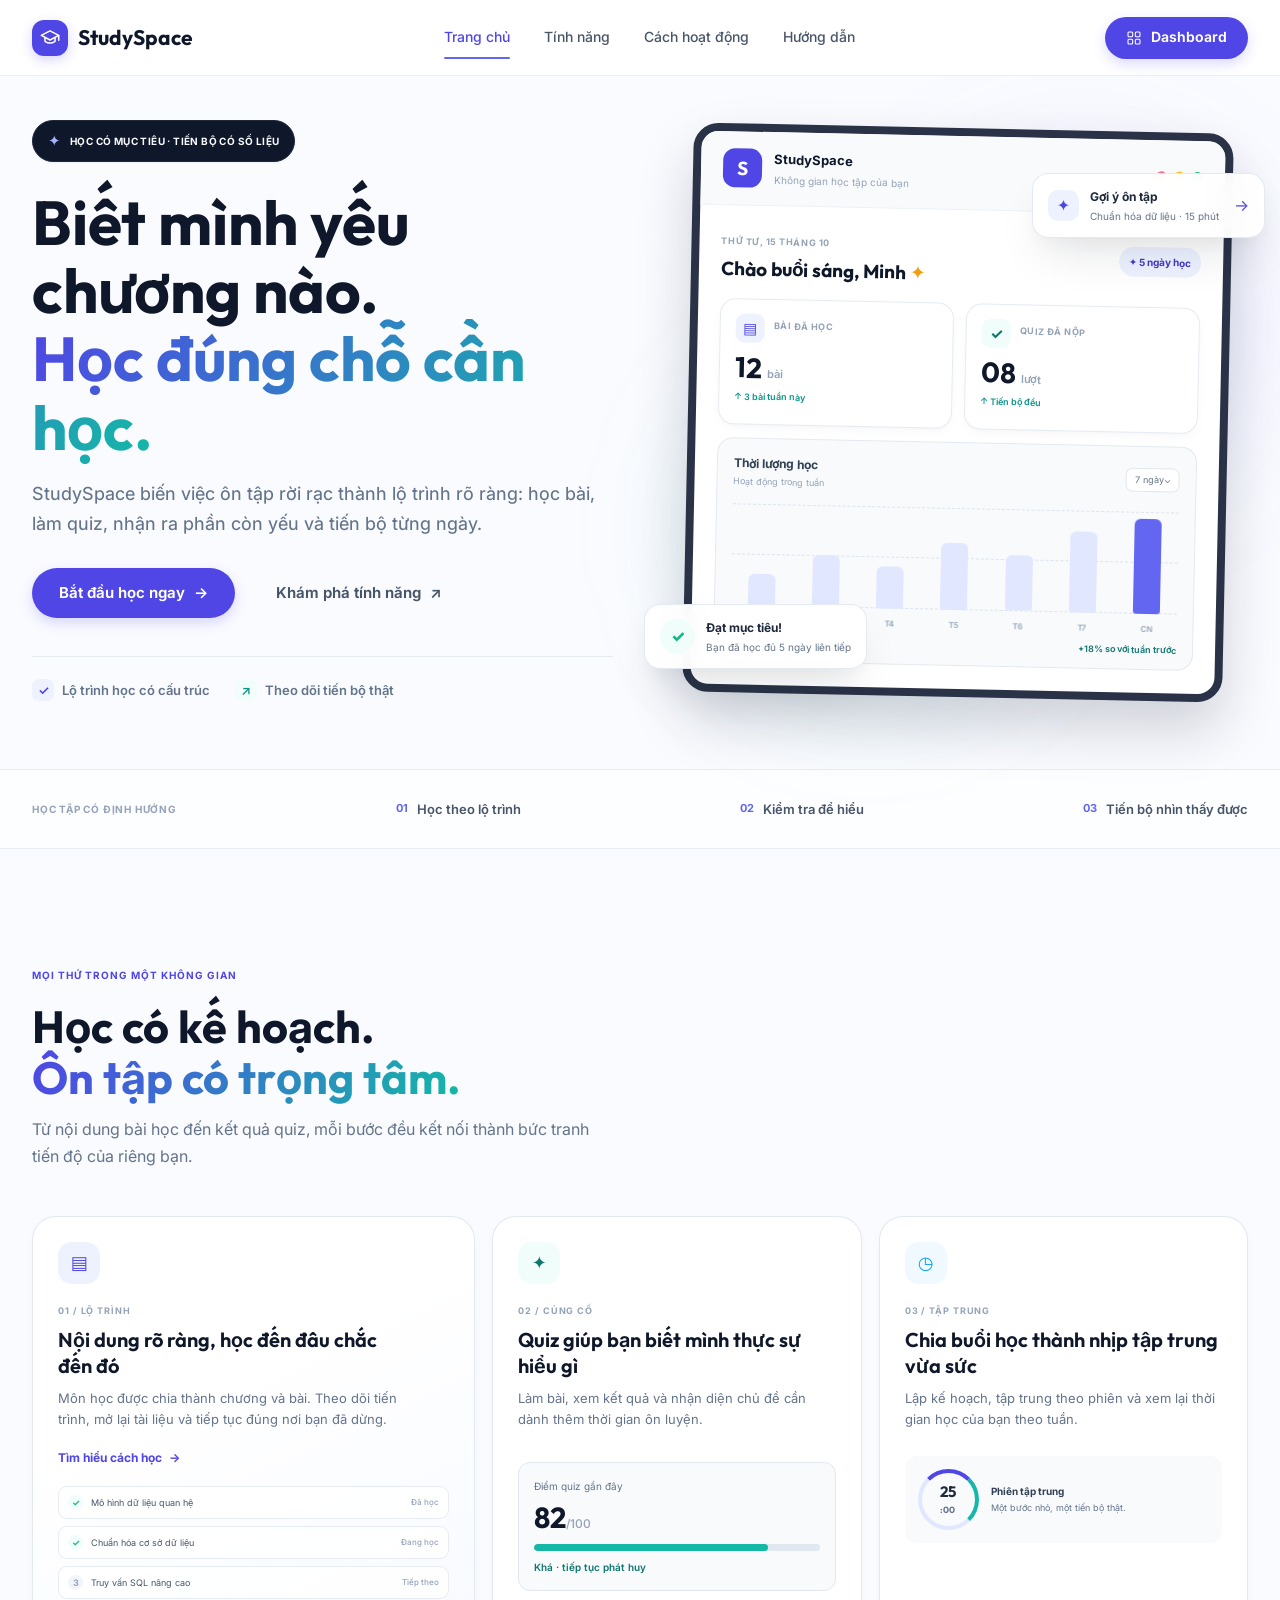
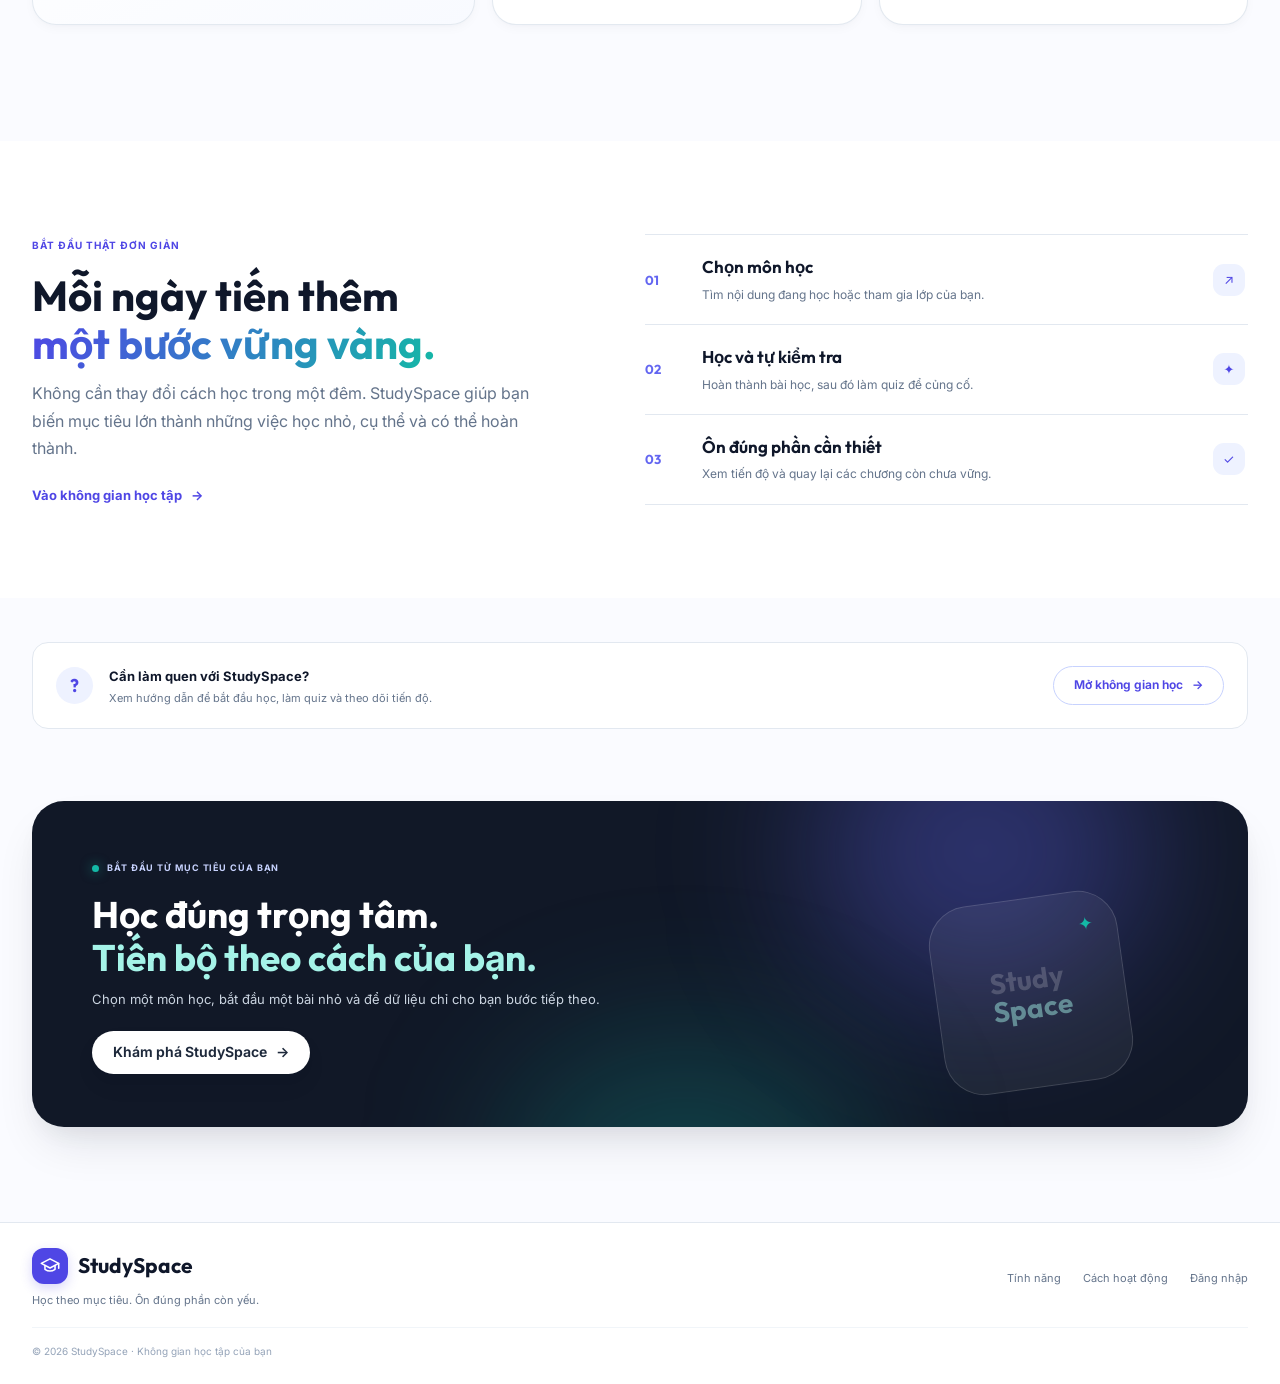
==== commit 5c537dec: "chore: update StudySpace app and documentation" ====
--- a/backend/src/main/resources/static/index.html
+++ b/backend/src/main/resources/static/index.html
@@ -45,7 +45,7 @@
         <h1>Biết mình yếu chương nào.<br><span class="text-gradient">Học đúng chỗ cần học.</span></h1>
         <p class="hero-description">StudySpace biến việc ôn tập rời rạc thành lộ trình rõ ràng: học bài, làm quiz, nhận ra phần còn yếu và tiến bộ từng ngày.</p>
         <div class="hero-actions">
-          <a class="button button-primary button-large" href="/login.html">Bắt đầu miễn phí <span aria-hidden="true">→</span></a>
+          <a class="button button-primary button-large" href="/login.html">Bắt đầu học ngay <span aria-hidden="true">→</span></a>
           <a class="button button-quiet button-large" href="#features">Khám phá tính năng <span aria-hidden="true">↗</span></a>
         </div>
         <div class="trust-row" aria-label="Điểm nổi bật">
